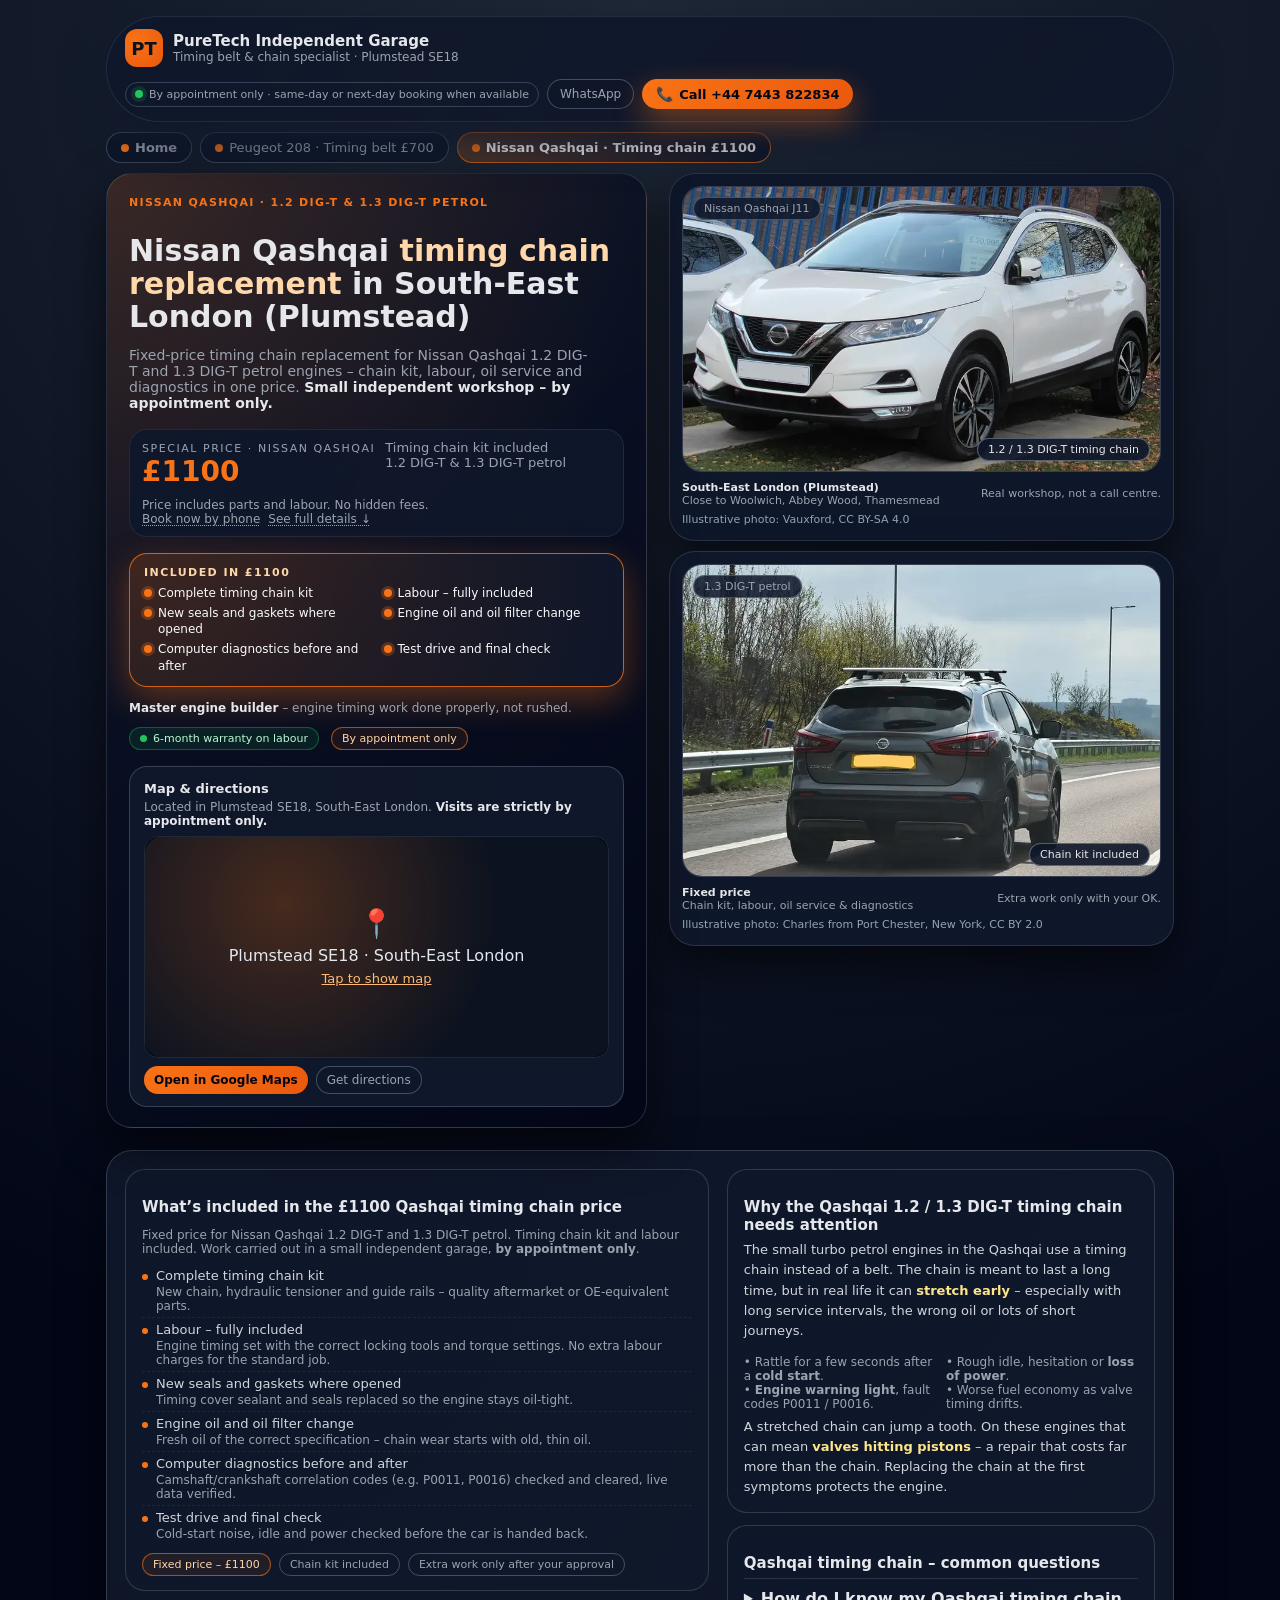
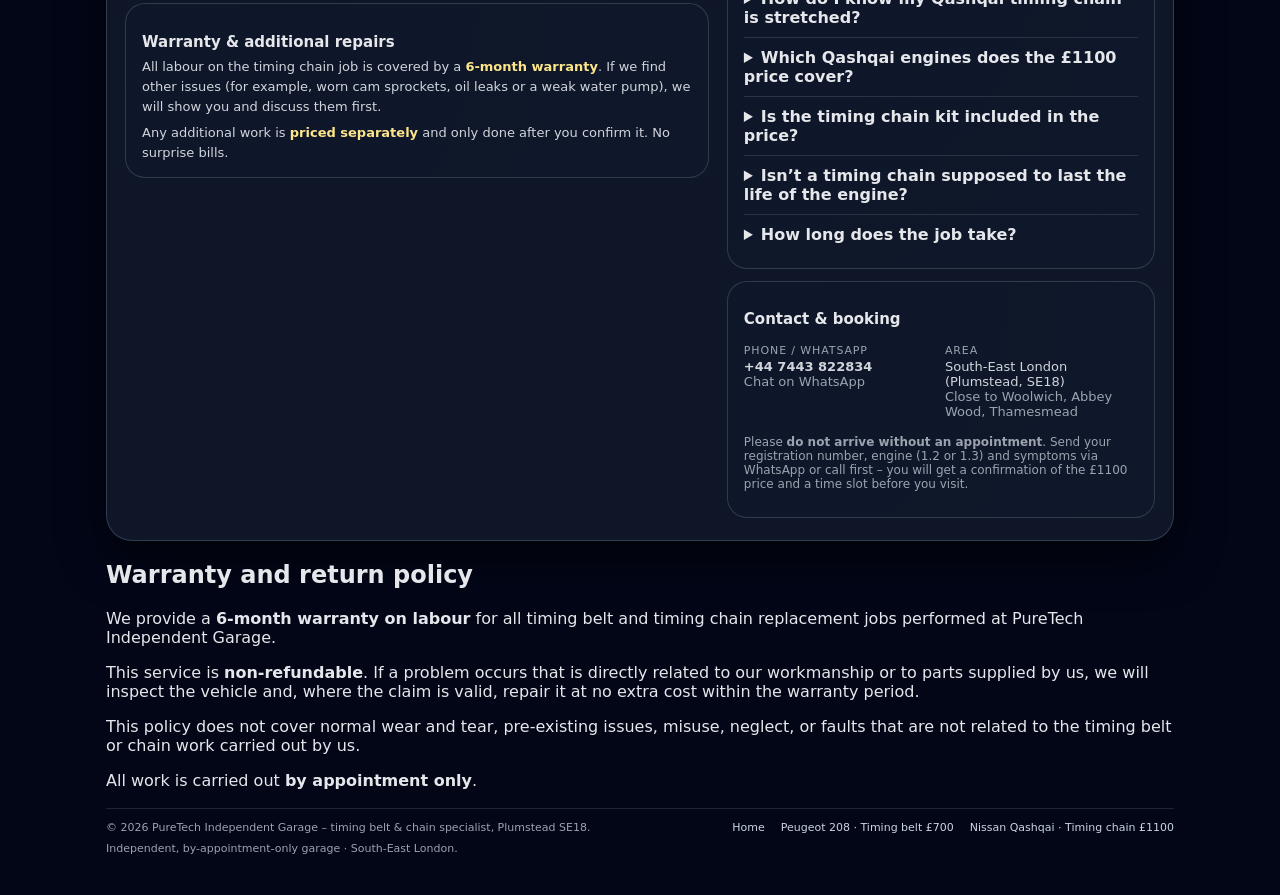
==== nissan-qashqai-timing-chain/index.html @ 5efe33c7 "Inline CSS, drop competing image preload Co-Authored-By: Claude Opus 5.5 <noreply@anthropic.com>" ====
<!DOCTYPE html>
<html lang="en">
<head>
  <meta charset="UTF-8">
  <!-- Google tag (gtag.js) -->
<script>
  window.dataLayer = window.dataLayer || [];
  function gtag(){dataLayer.push(arguments);}
  gtag('js', new Date());

  gtag('config', 'AW-17773105542');

  // Conversion only on phone / WhatsApp clicks (not on page view)
  document.addEventListener('click', function (e) {
    var a = e.target.closest && e.target.closest('a[href^="tel:"], a[href*="wa.me/"]');
    if (!a) return;
    gtag('event', 'conversion', {
      'send_to': 'AW-17773105542/rnKxCNnJycwbEIaj8JpC',
      'value': 1.0,
      'currency': 'GBP'
    });
  });
  // Load the Google tag library after the page has rendered (faster first paint)
  window.addEventListener('load', function () {
    setTimeout(function () {
      var s = document.createElement('script');
      s.async = true;
      s.src = 'https://www.googletagmanager.com/gtag/js?id=AW-17773105542';
      document.head.appendChild(s);
    }, 1500);
  });
</script>

  <title>Qashqai Timing Chain Replacement £1100 | Plumstead</title>
  <meta name="viewport" content="width=device-width, initial-scale=1.0">
  <meta name="google-site-verification" content="nZ12bT2FpVQL2WcB2jcQEPGG07lqzJ8wiZ8Dq6DLVIk" />
  <meta name="description" content="Nissan Qashqai 1.2 &amp; 1.3 DIG-T timing chain replacement, £1100 with chain kit, oil service and diagnostics. 6-month warranty. Plumstead SE18.">
  <link rel="canonical" href="https://timingbeltspecialist.co.uk/nissan-qashqai-timing-chain/">

  <meta property="og:title" content="Qashqai Timing Chain Replacement £1100 | Plumstead">
  <meta property="og:description" content="Nissan Qashqai 1.2 &amp; 1.3 DIG-T timing chain replacement, £1100 with chain kit, oil service and diagnostics. 6-month warranty. Plumstead SE18.">
  <meta property="og:type" content="website">
  <meta property="og:url" content="https://timingbeltspecialist.co.uk/nissan-qashqai-timing-chain/">
  <meta property="og:image" content="https://timingbeltspecialist.co.uk/images/nissan-qashqai-front.webp" width="800" height="476">

  <script type="application/ld+json">
{
  "@context": "https://schema.org",
  "@graph": [
    {
      "@type": "AutoRepair",
      "@id": "https://timingbeltspecialist.co.uk/#business",
      "name": "PureTech Independent Garage - Plumstead",
      "url": "https://timingbeltspecialist.co.uk/",
      "image": "https://timingbeltspecialist.co.uk/images/peugeot-208-front.jpg",
      "telephone": "+447443822834",
      "priceRange": "££",
      "address": {
        "@type": "PostalAddress",
        "addressLocality": "Plumstead",
        "addressRegion": "South-East London",
        "postalCode": "SE18",
        "addressCountry": "GB"
      },
      "areaServed": "South-East London, Plumstead, Woolwich, Abbey Wood, Thamesmead",
      "openingHoursSpecification": [
        {
          "@type": "OpeningHoursSpecification",
          "dayOfWeek": [
            "Monday",
            "Tuesday",
            "Wednesday",
            "Thursday",
            "Friday",
            "Saturday"
          ],
          "opens": "09:00",
          "closes": "18:00"
        }
      ]
    },
    {
      "@type": "Service",
      "name": "Nissan Qashqai 1.2 DIG-T & 1.3 DIG-T timing chain replacement",
      "serviceType": "Timing chain replacement",
      "provider": {
        "@id": "https://timingbeltspecialist.co.uk/#business"
      },
      "areaServed": "South-East London",
      "offers": {
        "@type": "Offer",
        "price": "1100.00",
        "priceCurrency": "GBP",
        "url": "https://timingbeltspecialist.co.uk/nissan-qashqai-timing-chain/"
      }
    },
    {
      "@type": "FAQPage",
      "mainEntity": [
        {
          "@type": "Question",
          "name": "How do I know my Qashqai timing chain is stretched?",
          "acceptedAnswer": {
            "@type": "Answer",
            "text": "Typical signs are a rattle for a few seconds after a cold start, an engine warning light, camshaft/crankshaft correlation fault codes (P0011, P0016), rough idle or loss of power. Send us your registration and symptoms on WhatsApp and we will advise."
          }
        },
        {
          "@type": "Question",
          "name": "Which Qashqai engines does the £1100 price cover?",
          "acceptedAnswer": {
            "@type": "Answer",
            "text": "Nissan Qashqai J11 with the 1.2 DIG-T petrol (2014–2018) and the 1.3 DIG-T petrol that replaced it (2018 onwards). Other Nissan 1.2 / 1.3 DIG-T models – ask us for a quote."
          }
        },
        {
          "@type": "Question",
          "name": "Is the timing chain kit included in the price?",
          "acceptedAnswer": {
            "@type": "Answer",
            "text": "Yes. £1100 includes the timing chain kit, labour, oil and filter, and diagnostics. If we find extra worn parts (for example, cam sprockets or a leaking water pump), we show you and quote before doing anything."
          }
        },
        {
          "@type": "Question",
          "name": "Isn’t a timing chain supposed to last the life of the engine?",
          "acceptedAnswer": {
            "@type": "Answer",
            "text": "In theory, yes. In practice, the chains on these small turbo petrol engines can stretch early, especially with long oil-change intervals and lots of short trips. Replacing a stretched chain early is far cheaper than repairing a damaged engine."
          }
        },
        {
          "@type": "Question",
          "name": "How long does the job take?",
          "acceptedAnswer": {
            "@type": "Answer",
            "text": "Usually one working day. The car must be booked in advance – we work by appointment only."
          }
        }
      ]
    }
  ]
}
  </script>

  <style>
:root {
--bg: #0f172a;
--bg-light: #111827;
--accent: #f97316;
--accent-soft: rgba(249, 115, 22, 0.1);
--text: #e5e7eb;
--muted: #9ca3af;
--card: #020617;
--border: #1f2937;
--radius: 10px;
--shadow: 0 18px 45px rgba(0, 0, 0, 0.6);
--max-width: 1100px;
}
* {
box-sizing: border-box;
}
body {
margin: 0;
font-family: system-ui, -apple-system, BlinkMacSystemFont, "Segoe UI", sans-serif;
background: radial-gradient(circle at top, #1f2937 0, #020617 55%);
color: var(--text);
-webkit-font-smoothing: antialiased;
}
a {
color: inherit;
text-decoration: none;
}
.page {
max-width: var(--max-width);
margin: 0 auto;
padding: 16px 16px 40px;
}
header {
display: flex;
flex-wrap: wrap;
align-items: center;
justify-content: space-between;
gap: 12px;
padding: 12px 18px;
margin-bottom: 8px;
background: linear-gradient(135deg, rgba(15,23,42,0.9), rgba(15,23,42,0.95));
border-radius: 999px;
border: 1px solid rgba(148,163,184,0.15);
box-shadow: 0 18px 45px rgba(15,23,42,0.9);
position: sticky;
top: 10px;
z-index: 20;
backdrop-filter: blur(18px);
}
.brand {
display: flex;
align-items: center;
gap: 10px;
}
.brand-logo {
width: 38px;
height: 38px;
border-radius: 12px;
background: radial-gradient(circle at 30% 30%, #f97316, #ea580c);
display: flex;
align-items: center;
justify-content: center;
font-weight: 800;
font-size: 18px;
color: #0b1120;
box-shadow: 0 0 0 2px rgba(15,23,42,0.8);
}
.brand-text {
line-height: 1.2;
}
.brand-name {
font-weight: 700;
font-size: 15px;
}
.brand-sub {
font-size: 12px;
color: var(--muted);
}
.header-cta {
display: flex;
align-items: center;
gap: 8px;
flex-wrap: wrap;
}
.pill {
padding: 5px 9px;
border-radius: 999px;
border: 1px solid rgba(148,163,184,0.3);
font-size: 11px;
color: var(--muted);
display: inline-flex;
align-items: center;
gap: 6px;
}
.pill-dot {
width: 8px;
height: 8px;
border-radius: 50%;
background: #22c55e;
box-shadow: 0 0 0 4px rgba(34,197,94,0.15);
}
.btn-primary {
display: inline-flex;
align-items: center;
justify-content: center;
gap: 6px;
padding: 7px 14px;
border-radius: 999px;
border: none;
font-weight: 600;
font-size: 13px;
background: linear-gradient(135deg, #f97316, #ea580c);
color: #020617;
cursor: pointer;
box-shadow: 0 12px 30px rgba(249,115,22,0.45);
white-space: nowrap;
}
.btn-primary span.icon {
font-size: 14px;
}
.btn-ghost {
border-radius: 999px;
border: 1px solid rgba(148,163,184,0.4);
padding: 7px 12px;
font-size: 12px;
background: rgba(15,23,42,0.9);
color: var(--muted);
display: inline-flex;
align-items: center;
gap: 6px;
cursor: pointer;
}
.btn-small {
padding: 6px 10px;
font-size: 12px;
box-shadow: none;
}
.model-nav {
margin-top: 10px;
margin-bottom: 10px;
display: flex;
flex-wrap: wrap;
gap: 8px;
}
.model-link {
padding: 7px 14px;
border-radius: 999px;
border: 1px solid rgba(148,163,184,0.35);
background: rgba(15,23,42,0.9);
font-size: 13px;
color: var(--muted);
display: inline-flex;
align-items: center;
gap: 6px;
}
.model-link.active {
border-color: rgba(249,115,22,0.7);
background: radial-gradient(circle at top left, rgba(249,115,22,0.25), rgba(15,23,42,1));
color: #f9fafb;
font-weight: 600;
}
.model-link .dot {
width: 8px;
height: 8px;
border-radius: 50%;
background: #f97316;
}
.model-link.disabled {
opacity: 0.6;
cursor: default;
pointer-events: none;
}
.model-link.disabled span.dot {
background: #6b7280;
}
.hero {
display: grid;
grid-template-columns: minmax(0, 3fr) minmax(0, 2.8fr);
gap: 22px;
margin-top: 10px;
margin-bottom: 22px;
}
.hero-main {
background: radial-gradient(circle at top left, rgba(249,115,22,0.18), transparent 50%),
linear-gradient(145deg, rgba(15,23,42,0.95), #020617);
border-radius: 26px;
padding: 22px 22px 20px;
border: 1px solid rgba(148,163,184,0.22);
box-shadow: var(--shadow);
position: relative;
overflow: hidden;
}
.hero-kicker {
font-size: 11px;
letter-spacing: 0.12em;
text-transform: uppercase;
color: #f97316;
font-weight: 600;
margin-bottom: 6px;
}
.hero-title {
font-size: clamp(24px, 3vw, 30px);
font-weight: 750;
line-height: 1.1;
margin-bottom: 10px;
}
.hero-title span.accent {
color: #fed7aa;
}
.hero-subtitle {
font-size: 14px;
color: var(--muted);
max-width: 460px;
}
.hero-subtitle strong {
color: #e5e7eb;
font-weight: 600;
}
.hero-price-card {
margin-top: 18px;
padding: 10px 12px;
border-radius: 18px;
background: radial-gradient(circle at top left, rgba(15,23,42,1), rgba(15,23,42,0.9));
border: 1px solid rgba(248,250,252,0.08);
display: flex;
flex-wrap: wrap;
align-items: center;
justify-content: space-between;
gap: 10px;
}
.hero-price-main {
display: flex;
align-items: baseline;
gap: 10px;
}
.price-label {
font-size: 11px;
text-transform: uppercase;
letter-spacing: 0.14em;
color: var(--muted);
}
.price-value {
font-size: 28px;
font-weight: 800;
color: #f97316;
}
.price-suffix {
font-size: 13px;
color: var(--muted);
}
.price-note {
font-size: 12px;
color: var(--muted);
}
.hero-links {
display: flex;
align-items: center;
gap: 8px;
flex-wrap: wrap;
}
.hero-links a {
font-size: 12px;
color: var(--muted);
text-decoration: underline;
text-decoration-style: dotted;
text-underline-offset: 2px;
}
.hero-included {
margin-top: 16px;
padding: 12px 14px;
border-radius: 18px;
background: radial-gradient(circle at top left, rgba(249,115,22,0.18), rgba(15,23,42,0.98));
border: 1px solid rgba(249,115,22,0.8);
box-shadow: 0 12px 35px rgba(249,115,22,0.35);
}
.hero-included-title {
font-size: 11px;
text-transform: uppercase;
letter-spacing: 0.13em;
color: #fed7aa;
margin-bottom: 6px;
font-weight: 600;
}
.hero-included-list {
list-style: none;
margin: 0;
padding: 0;
display: grid;
grid-template-columns: repeat(2, minmax(0, 1fr));
gap: 4px 14px;
font-size: 12px;
}
.hero-included-item {
display: flex;
align-items: flex-start;
gap: 6px;
color: #f9fafb;
}
.hero-dot {
width: 8px;
height: 8px;
border-radius: 50%;
margin-top: 4px;
background: #f97316;
box-shadow: 0 0 0 3px rgba(249,115,22,0.25);
flex-shrink: 0;
}
.hero-included-item span.text {
line-height: 1.35;
}
.hero-included-item span.text small {
display: block;
color: #e5e7eb;
opacity: 0.8;
font-size: 11px;
}
.hero-tagline {
margin-top: 14px;
font-size: 12px;
color: var(--muted);
display: flex;
flex-wrap: wrap;
gap: 12px;
align-items: center;
}
.hero-tagline strong {
color: #e5e7eb;
font-weight: 600;
}
.hero-badge {
padding: 4px 10px;
border-radius: 999px;
background: rgba(22,163,74,0.12);
border: 1px solid rgba(34,197,94,0.35);
font-size: 11px;
color: #bbf7d0;
display: inline-flex;
align-items: center;
gap: 6px;
}
.hero-badge-dot {
width: 7px;
height: 7px;
border-radius: 50%;
background: #22c55e;
}
.hero-badge-secondary {
padding: 4px 10px;
border-radius: 999px;
border: 1px solid rgba(249,115,22,0.6);
font-size: 11px;
color: #fed7aa;
background: rgba(249,115,22,0.08);
display: inline-flex;
align-items: center;
gap: 6px;
}
.hero-side {
display: flex;
flex-direction: column;
gap: 10px;
}
.car-card {
background: radial-gradient(circle at top, rgba(15,23,42,1), rgba(15,23,42,0.96));
border-radius: 26px;
padding: 12px 12px 14px;
border: 1px solid rgba(148,163,184,0.2);
box-shadow: var(--shadow);
overflow: hidden;
}
.car-image-wrap {
position: relative;
border-radius: 20px;
overflow: hidden;
background: #020617;
border: 1px solid rgba(148,163,184,0.35);
}
.car-image-wrap img {
display: block;
width: 100%;
height: auto;
object-fit: cover;
}
.car-tag {
position: absolute;
top: 10px;
left: 10px;
padding: 4px 10px;
border-radius: 999px;
background: rgba(15,23,42,0.85);
border: 1px solid rgba(148,163,184,0.4);
font-size: 11px;
color: var(--muted);
}
.car-engine-tag {
position: absolute;
bottom: 10px;
right: 10px;
padding: 4px 10px;
border-radius: 999px;
background: rgba(15,23,42,0.9);
border: 1px solid rgba(148,163,184,0.5);
font-size: 11px;
color: #e5e7eb;
}
.car-caption {
margin-top: 9px;
font-size: 11px;
color: var(--muted);
display: flex;
justify-content: space-between;
gap: 6px;
align-items: center;
}
.car-caption strong {
color: #e5e7eb;
}
.map-card {
margin-top: 16px;
padding: 14px 14px 12px;
border-radius: 18px;
background: radial-gradient(circle at top, rgba(15,23,42,0.98), rgba(15,23,42,1));
border: 1px solid rgba(148,163,184,0.3);
}
.map-title {
font-size: 13px;
font-weight: 650;
margin: 0 0 4px;
}
.map-sub {
font-size: 12px;
color: var(--muted);
margin: 0 0 8px;
}
.map-sub strong {
color: #e5e7eb;
}
.map-frame-wrap {
border-radius: 14px;
overflow: hidden;
border: 1px solid rgba(31,41,55,1);
background: #020617;
}
.map-frame {
width: 100%;
height: 220px;
border: 0;
}
.map-buttons {
display: flex;
flex-wrap: wrap;
gap: 8px;
margin-top: 8px;
}
.tabs {
margin-top: 16px;
background: rgba(15,23,42,0.96);
border-radius: 26px;
border: 1px solid rgba(148,163,184,0.28);
box-shadow: var(--shadow);
overflow: hidden;
}
.tab-content {
padding: 18px 18px 22px;
}
.tab-grid {
display: grid;
grid-template-columns: minmax(0, 3fr) minmax(0, 2.2fr);
gap: 18px;
}
.card {
background: radial-gradient(circle at top left, rgba(15,23,42,0.95), rgba(15,23,42,1));
border-radius: 20px;
border: 1px solid rgba(148,163,184,0.25);
padding: 16px 16px 14px;
}
.card + .card {
margin-top: 12px;
}
.card-title {
font-size: 15px;
font-weight: 650;
margin-bottom: 6px;
}
.card-sub {
font-size: 12px;
color: var(--muted);
margin-bottom: 8px;
}
.list {
list-style: none;
margin: 0;
padding: 0;
font-size: 13px;
}
.list li {
display: flex;
align-items: flex-start;
gap: 8px;
padding: 4px 0;
border-bottom: 1px dashed rgba(31,41,55,0.9);
}
.list li:last-child {
border-bottom: none;
}
.list-bullet {
width: 6px;
height: 6px;
border-radius: 50%;
background: #f97316;
margin-top: 6px;
flex-shrink: 0;
}
.list-text {
color: #d1d5db;
}
.list-text span.muted {
color: var(--muted);
font-size: 12px;
display: block;
margin-top: 2px;
}
.badge-row {
display: flex;
flex-wrap: wrap;
gap: 8px;
margin-top: 8px;
}
.badge {
padding: 4px 10px;
border-radius: 999px;
border: 1px solid rgba(148,163,184,0.4);
font-size: 11px;
color: var(--muted);
}
.badge.accent {
border-color: rgba(249,115,22,0.6);
color: #fed7aa;
background: rgba(249,115,22,0.08);
}
.muted {
color: var(--muted);
}
.para {
font-size: 13px;
color: #d1d5db;
line-height: 1.55;
margin: 6px 0 0;
}
.para strong {
color: #fde68a;
}
.two-col {
display: grid;
grid-template-columns: repeat(2, minmax(0, 1fr));
gap: 10px;
margin-top: 8px;
}
.note {
font-size: 12px;
color: var(--muted);
margin-top: 6px;
}
.contact-card {
display: flex;
flex-direction: column;
gap: 10px;
}
.contact-row {
display: flex;
flex-wrap: wrap;
gap: 8px;
}
.contact-item {
flex: 1 1 120px;
font-size: 13px;
color: #d1d5db;
}
.contact-item span.label {
display: block;
font-size: 11px;
text-transform: uppercase;
letter-spacing: 0.08em;
color: var(--muted);
margin-bottom: 2px;
}
.engine-gallery {
display: grid;
grid-template-columns: repeat(auto-fit, minmax(160px, 1fr));
gap: 10px;
margin-top: 8px;
}
.engine-gallery img {
width: 100%;
display: block;
border-radius: 12px;
border: 1px solid rgba(148,163,184,0.35);
}
footer {
margin-top: 18px;
padding-top: 12px;
border-top: 1px solid rgba(31,41,55,0.9);
font-size: 11px;
color: var(--muted);
display: flex;
flex-wrap: wrap;
justify-content: space-between;
gap: 8px;
}
@media (max-width: 900px) {
header {
border-radius: 18px;
}
.hero {
grid-template-columns: minmax(0, 1fr);
}
.hero-main {
order: 1;
}
.hero-side {
order: 2;
}
.tab-grid {
grid-template-columns: minmax(0, 1fr);
}
.hero-included-list {
grid-template-columns: minmax(0,1fr);
}
}
@media (max-width: 640px) {
.page {
padding: 10px 10px 24px;
}
header {
padding: 10px 12px;
}
.hero-title {
font-size: 22px;
}
.hero-price-card {
align-items: flex-start;
}
.brand-name {
font-size: 14px;
}
.brand-logo {
width: 32px;
height: 32px;
border-radius: 10px;
font-size: 16px;
}
.map-frame {
height: 200px;
}
}
.model-link.home { font-weight: 600; }
.offer-grid { display: grid; grid-template-columns: repeat(auto-fit, minmax(280px, 1fr)); gap: 18px; margin: 18px 0 8px; }
.offer-card { display: flex; flex-direction: column; border-radius: 22px; overflow: hidden; background: rgba(15,23,42,.92);
border: 1px solid rgba(148,163,184,.35); text-decoration: none; color: inherit; transition: transform .15s, border-color .15s; }
.offer-card:hover { transform: translateY(-2px); border-color: #f97316; }
.offer-card img { width: 100%; aspect-ratio: 16/10; object-fit: cover; display: block; }
.offer-body { padding: 16px 18px 18px; display: flex; flex-direction: column; gap: 8px; flex: 1; }
.offer-kicker { font-size: 12px; letter-spacing: .08em; text-transform: uppercase; color: #fdba74; }
.offer-title { font-size: 20px; font-weight: 700; line-height: 1.25; margin: 0; }
.offer-text { font-size: 14px; color: #cbd5e1; margin: 0; }
.offer-price { font-size: 30px; font-weight: 800; color: #f97316; margin-top: auto; }
.offer-cta { font-size: 14px; color: #fdba74; }
.credit { font-size: 11px; color: #94a3b8; margin-top: 6px; }
.credit a { color: #94a3b8; }
.faq details { border-top: 1px solid rgba(148,163,184,.2); padding: 10px 0; }
.faq summary { cursor: pointer; font-weight: 600; }
.faq p { margin: 8px 0 0; color: #cbd5e1; font-size: 14px; }
.footer-links { display: flex; flex-wrap: wrap; gap: 6px 16px; }
.footer-links a { color: #cbd5e1; }
.sticky-call { display: none; }
@media (max-width: 720px) {
.sticky-call { display: flex; position: fixed; left: 12px; right: 12px; bottom: 12px; z-index: 50; gap: 10px; }
.sticky-call a { flex: 1; text-align: center; justify-content: center; }
.sticky-call .btn-ghost { background: #0f172a; }
body { padding-bottom: 72px; }
}
.map-load { width: 100%; height: 220px; border: 0; border-radius: 16px; cursor: pointer; color: #e2e8f0; font: inherit;
display: flex; flex-direction: column; align-items: center; justify-content: center; gap: 6px;
background: radial-gradient(circle at 30% 30%, rgba(249,115,22,.25), transparent 60%), #0b1220; }
.map-load-pin { font-size: 28px; }
.map-load-cta { font-size: 13px; color: #fdba74; text-decoration: underline; }
img { height: auto; }
  </style>
</head>
<body>
  <div class="page">
    <header>
      <a class="brand" href="/" style="text-decoration:none;color:inherit">
        <div class="brand-logo">PT</div>
        <div class="brand-text">
          <div class="brand-name">PureTech Independent Garage</div>
          <div class="brand-sub">Timing belt &amp; chain specialist · Plumstead SE18</div>
        </div>
      </a>
      <div class="header-cta">
        <div class="pill">
          <span class="pill-dot"></span>
          <span>By appointment only · same-day or next-day booking when available</span>
        </div>
        <a class="btn-ghost" href="https://wa.me/447443822834" target="_blank" rel="noopener">
          <span>WhatsApp</span>
        </a>
        <a class="btn-primary" href="tel:+447443822834">
          <span class="icon">📞</span>
          <span>Call +44 7443 822834</span>
        </a>
      </div>
    </header>

    <nav class="model-nav">
      <a class="model-link home" href="/">
        <span class="dot"></span>
        <span>Home</span>
      </a>
      <a class="model-link" href="/peugeot-208-timing-belt/">
        <span class="dot"></span>
        <span>Peugeot 208 · Timing belt £700</span>
      </a>
      <a class="model-link active" href="/nissan-qashqai-timing-chain/">
        <span class="dot"></span>
        <span>Nissan Qashqai · Timing chain £1100</span>
      </a>
    </nav>

    <section class="hero">
      <div class="hero-main">
        <div class="hero-kicker">Nissan Qashqai · 1.2 DIG-T &amp; 1.3 DIG-T petrol</div>
        <h1 class="hero-title">
          Nissan Qashqai <span class="accent">timing chain replacement</span>
          in South-East London (Plumstead)
        </h1>
        <p class="hero-subtitle">
          Fixed-price timing chain replacement for Nissan Qashqai 1.2 DIG-T and 1.3 DIG-T petrol engines – chain kit, labour,
          oil service and diagnostics in one price. <strong>Small independent workshop – by appointment only.</strong>
        </p>

        <div class="hero-price-card" id="nissan-qashqai-timing-chain">
          <div class="hero-price-main">
            <div>
              <div class="price-label">Special price · Nissan Qashqai</div>
              <div class="price-value">£1100</div>
            </div>
            <div class="price-suffix">Timing chain kit included<br>1.2 DIG-T &amp; 1.3 DIG-T petrol</div>
          </div>
          <div>
            <div class="price-note">Price includes parts and labour. No hidden fees.</div>
            <div class="hero-links">
              <a href="tel:+447443822834">Book now by phone</a>
              <a href="#qashqai-details">See full details ↓</a>
            </div>
          </div>
        </div>

        <div class="hero-included">
          <div class="hero-included-title">Included in £1100</div>
          <ul class="hero-included-list">
            <li class="hero-included-item">
              <span class="hero-dot"></span>
              <span class="text">Complete timing chain kit</span>
            </li>
            <li class="hero-included-item">
              <span class="hero-dot"></span>
              <span class="text">Labour – fully included</span>
            </li>
            <li class="hero-included-item">
              <span class="hero-dot"></span>
              <span class="text">New seals and gaskets where opened</span>
            </li>
            <li class="hero-included-item">
              <span class="hero-dot"></span>
              <span class="text">Engine oil and oil filter change</span>
            </li>
            <li class="hero-included-item">
              <span class="hero-dot"></span>
              <span class="text">Computer diagnostics before and after</span>
            </li>
            <li class="hero-included-item">
              <span class="hero-dot"></span>
              <span class="text">Test drive and final check</span>
            </li>
          </ul>
        </div>

        <div class="hero-tagline">
          <span><strong>Master engine builder</strong> – engine timing work done properly, not rushed.</span>
          <span class="hero-badge">
            <span class="hero-badge-dot"></span>
            6-month warranty on labour
          </span>
          <span class="hero-badge-secondary">
            By appointment only
          </span>
        </div>

        <!-- MAP & DIRECTIONS BLOCK -->
        <div class="map-card">
          <h2 class="map-title">Map &amp; directions</h2>
          <p class="map-sub">
            Located in Plumstead SE18, South-East London. <strong>Visits are strictly by appointment only.</strong>
          </p>
          <div class="map-frame-wrap">
            <button type="button" class="map-load" data-src="https://www.google.com/maps/embed?pb=!1m10!1m8!1m3!1d261.1613810232722!2d0.07753754117992326!3d51.48386017857046!3m2!1i1024!2i768!4f13.1!5e0!3m2!1suk!2suk!4v1764617768667!5m2!1suk!2suk">
              <span class="map-load-pin">📍</span>
              <span>Plumstead SE18 · South-East London</span>
              <span class="map-load-cta">Tap to show map</span>
            </button>
          </div>
          <div class="map-buttons">
            <a class="btn-primary btn-small"
               href="https://maps.app.goo.gl/oVn5XdTLvBCYDaq47"
               target="_blank" rel="noopener">
              Open in Google Maps
            </a>
            <a class="btn-ghost btn-small"
               href="https://maps.app.goo.gl/oVn5XdTLvBCYDaq47"
               target="_blank" rel="noopener">
              Get directions
            </a>
          </div>
        </div>
      </div>

      <aside class="hero-side">
        <div class="car-card">
          <div class="car-image-wrap">
            <img src="/images/nissan-qashqai-front.webp" width="800" height="476"
                 alt="Nissan Qashqai J11 – timing chain replacement in Plumstead, South-East London">
            <div class="car-tag">Nissan Qashqai J11</div>
            <div class="car-engine-tag">1.2 / 1.3 DIG-T timing chain</div>
          </div>
          <div class="car-caption">
            <span><strong>South-East London (Plumstead)</strong><br><span class="muted">Close to Woolwich, Abbey Wood, Thamesmead</span></span>
            <span class="muted">Real workshop, not a call centre.</span>
          </div>
          <div class="credit">Illustrative photo: <a href="https://commons.wikimedia.org/wiki/File:2017_Nissan_Qashqai_N-Connecta_DCi_1.5_facelift_Front.jpg" target="_blank" rel="noopener">Vauxford</a>, <a href="https://creativecommons.org/licenses/by-sa/4.0/" target="_blank" rel="noopener">CC BY-SA 4.0</a></div>
        </div>
        <div class="car-card">
          <div class="car-image-wrap">
            <img loading="lazy" src="/images/nissan-qashqai-13-digt-rear.webp" width="800" height="522"
                 alt="Nissan Qashqai 1.3 DIG-T petrol">
            <div class="car-tag">1.3 DIG-T petrol</div>
            <div class="car-engine-tag">Chain kit included</div>
          </div>
          <div class="car-caption">
            <span><strong>Fixed price</strong><br><span class="muted">Chain kit, labour, oil service &amp; diagnostics</span></span>
            <span class="muted">Extra work only with your OK.</span>
          </div>
          <div class="credit">Illustrative photo: <a href="https://commons.wikimedia.org/wiki/File:Nissan_Qashqai_1.3_DIG-T_(2019)_(52173652625).jpg" target="_blank" rel="noopener">Charles from Port Chester, New York</a>, <a href="https://creativecommons.org/licenses/by/2.0/" target="_blank" rel="noopener">CC BY 2.0</a></div>
        </div>
      </aside>
    </section>

    <section class="tabs">
      <div class="tab-body">
        <div class="tab-content">
          <div class="tab-grid" id="qashqai-details">
            <div>
              <article class="card">
                <h2 class="card-title">What’s included in the £1100 Qashqai timing chain price</h2>
                <p class="card-sub">
                  Fixed price for Nissan Qashqai 1.2 DIG-T and 1.3 DIG-T petrol. Timing chain kit and labour included. Work carried out
                  in a small independent garage, <strong>by appointment only</strong>.
                </p>
                <ul class="list">
                  <li>
                    <div class="list-bullet"></div>
                    <div class="list-text">
                      Complete timing chain kit
                      <span class="muted">New chain, hydraulic tensioner and guide rails – quality aftermarket or OE-equivalent parts.</span>
                    </div>
                  </li>
                  <li>
                    <div class="list-bullet"></div>
                    <div class="list-text">
                      Labour – fully included
                      <span class="muted">Engine timing set with the correct locking tools and torque settings. No extra labour charges for the standard job.</span>
                    </div>
                  </li>
                  <li>
                    <div class="list-bullet"></div>
                    <div class="list-text">
                      New seals and gaskets where opened
                      <span class="muted">Timing cover sealant and seals replaced so the engine stays oil-tight.</span>
                    </div>
                  </li>
                  <li>
                    <div class="list-bullet"></div>
                    <div class="list-text">
                      Engine oil and oil filter change
                      <span class="muted">Fresh oil of the correct specification – chain wear starts with old, thin oil.</span>
                    </div>
                  </li>
                  <li>
                    <div class="list-bullet"></div>
                    <div class="list-text">
                      Computer diagnostics before and after
                      <span class="muted">Camshaft/crankshaft correlation codes (e.g. P0011, P0016) checked and cleared, live data verified.</span>
                    </div>
                  </li>
                  <li>
                    <div class="list-bullet"></div>
                    <div class="list-text">
                      Test drive and final check
                      <span class="muted">Cold-start noise, idle and power checked before the car is handed back.</span>
                    </div>
                  </li>
                </ul>
                <div class="badge-row">
                  <div class="badge accent">Fixed price – £1100</div>
                  <div class="badge">Chain kit included</div>
                  <div class="badge">Extra work only after your approval</div>
                </div>
              </article>

              <article class="card">
                <h2 class="card-title">Warranty &amp; additional repairs</h2>
                <p class="para">
                  All labour on the timing chain job is covered by a <strong>6-month warranty</strong>.
                  If we find other issues (for example, worn cam sprockets, oil leaks or a weak water pump), we will show you and discuss them first.
                </p>
                <p class="para">
                  Any additional work is <strong>priced separately</strong> and only done after you confirm it. No surprise bills.
                </p>
              </article>
            </div>

            <div>
              <article class="card">
                <h2 class="card-title">Why the Qashqai 1.2 / 1.3 DIG-T timing chain needs attention</h2>
                <p class="para">
                  The small turbo petrol engines in the Qashqai use a timing chain instead of a belt. The chain is meant to last a long time,
                  but in real life it can <strong>stretch early</strong> – especially with long service intervals, the wrong oil or lots of short journeys.
                </p>
                <div class="two-col">
                  <div class="note">
                    • Rattle for a few seconds after a <strong>cold start</strong>.<br>
                    • <strong>Engine warning light</strong>, fault codes P0011 / P0016.
                  </div>
                  <div class="note">
                    • Rough idle, hesitation or <strong>loss of power</strong>.<br>
                    • Worse fuel economy as valve timing drifts.
                  </div>
                </div>
                <p class="para">
                  A stretched chain can jump a tooth. On these engines that can mean <strong>valves hitting pistons</strong> – a repair that costs far more than the chain.
                  Replacing the chain at the first symptoms protects the engine.
                </p>
              </article>

              <article class="card faq">
                <h2 class="card-title">Qashqai timing chain – common questions</h2>
                  <details>
                    <summary>How do I know my Qashqai timing chain is stretched?</summary>
                    <p>Typical signs are a rattle for a few seconds after a cold start, an engine warning light, camshaft/crankshaft correlation fault codes (P0011, P0016), rough idle or loss of power. Send us your registration and symptoms on WhatsApp and we will advise.</p>
                  </details>
                  <details>
                    <summary>Which Qashqai engines does the £1100 price cover?</summary>
                    <p>Nissan Qashqai J11 with the 1.2 DIG-T petrol (2014–2018) and the 1.3 DIG-T petrol that replaced it (2018 onwards). Other Nissan 1.2 / 1.3 DIG-T models – ask us for a quote.</p>
                  </details>
                  <details>
                    <summary>Is the timing chain kit included in the price?</summary>
                    <p>Yes. £1100 includes the timing chain kit, labour, oil and filter, and diagnostics. If we find extra worn parts (for example, cam sprockets or a leaking water pump), we show you and quote before doing anything.</p>
                  </details>
                  <details>
                    <summary>Isn’t a timing chain supposed to last the life of the engine?</summary>
                    <p>In theory, yes. In practice, the chains on these small turbo petrol engines can stretch early, especially with long oil-change intervals and lots of short trips. Replacing a stretched chain early is far cheaper than repairing a damaged engine.</p>
                  </details>
                  <details>
                    <summary>How long does the job take?</summary>
                    <p>Usually one working day. The car must be booked in advance – we work by appointment only.</p>
                  </details>
              </article>

              <article class="card contact-card">
                <h2 class="card-title">Contact &amp; booking</h2>
                <div class="contact-row">
                  <div class="contact-item">
                    <span class="label">Phone / WhatsApp</span>
                    <a href="tel:+447443822834"><strong>+44 7443 822834</strong></a><br>
                    <a href="https://wa.me/447443822834" target="_blank" rel="noopener" class="muted">Chat on WhatsApp</a>
                  </div>
                  <div class="contact-item">
                    <span class="label">Area</span>
                    South-East London (Plumstead, SE18)<br>
                    <span class="muted">Close to Woolwich, Abbey Wood, Thamesmead</span>
                  </div>
                </div>
                <p class="note">
                  Please <strong>do not arrive without an appointment</strong>.
                  Send your registration number, engine (1.2 or 1.3) and symptoms via WhatsApp or call first – you will get a confirmation of the £1100 price and a time slot before you visit.
                </p>
              </article>
            </div>
          </div>
        </div>
      </div>
    </section>
    <section id="returns-policy" class="content-card">
     <h2>Warranty and return policy</h2>
     <p>
       We provide a <strong>6-month warranty on labour</strong> for all timing belt and
       timing chain replacement jobs performed at PureTech Independent Garage.
     </p>
     <p>
       This service is <strong>non-refundable</strong>. If a problem occurs that is
       directly related to our workmanship or to parts supplied by us, we will
       inspect the vehicle and, where the claim is valid, repair it at no extra
       cost within the warranty period.
     </p>
     <p>
       This policy does not cover normal wear and tear, pre-existing issues,
       misuse, neglect, or faults that are not related to the timing belt or chain work
       carried out by us.
     </p>
     <p>
       All work is carried out <strong>by appointment only</strong>.
     </p>
    </section>

    <footer>
      <div>© <span id="year"></span> PureTech Independent Garage – timing belt &amp; chain specialist, Plumstead SE18.</div>
      <div class="footer-links"><a href="/">Home</a> <a href="/peugeot-208-timing-belt/">Peugeot 208 · Timing belt £700</a> <a href="/nissan-qashqai-timing-chain/">Nissan Qashqai · Timing chain £1100</a></div>
      <div>Independent, by-appointment-only garage · South-East London.</div>
    </footer>
  </div>

  <div class="sticky-call">
    <a class="btn-primary" href="tel:+447443822834">📞 Call</a>
    <a class="btn-ghost" href="https://wa.me/447443822834" target="_blank" rel="noopener">WhatsApp</a>
  </div>

  <script>
    document.getElementById('year').textContent = new Date().getFullYear();
  </script>
  <script>
    document.querySelectorAll('.map-load').forEach(function (b) {
      b.addEventListener('click', function () {
        var f = document.createElement('iframe');
        f.className = 'map-frame';
        f.src = b.dataset.src;
        f.title = 'Map – Plumstead SE18, South-East London';
        f.loading = 'lazy';
        f.referrerPolicy = 'no-referrer-when-downgrade';
        f.allowFullscreen = true;
        b.replaceWith(f);
      });
    });
  </script>
</body>
</html>
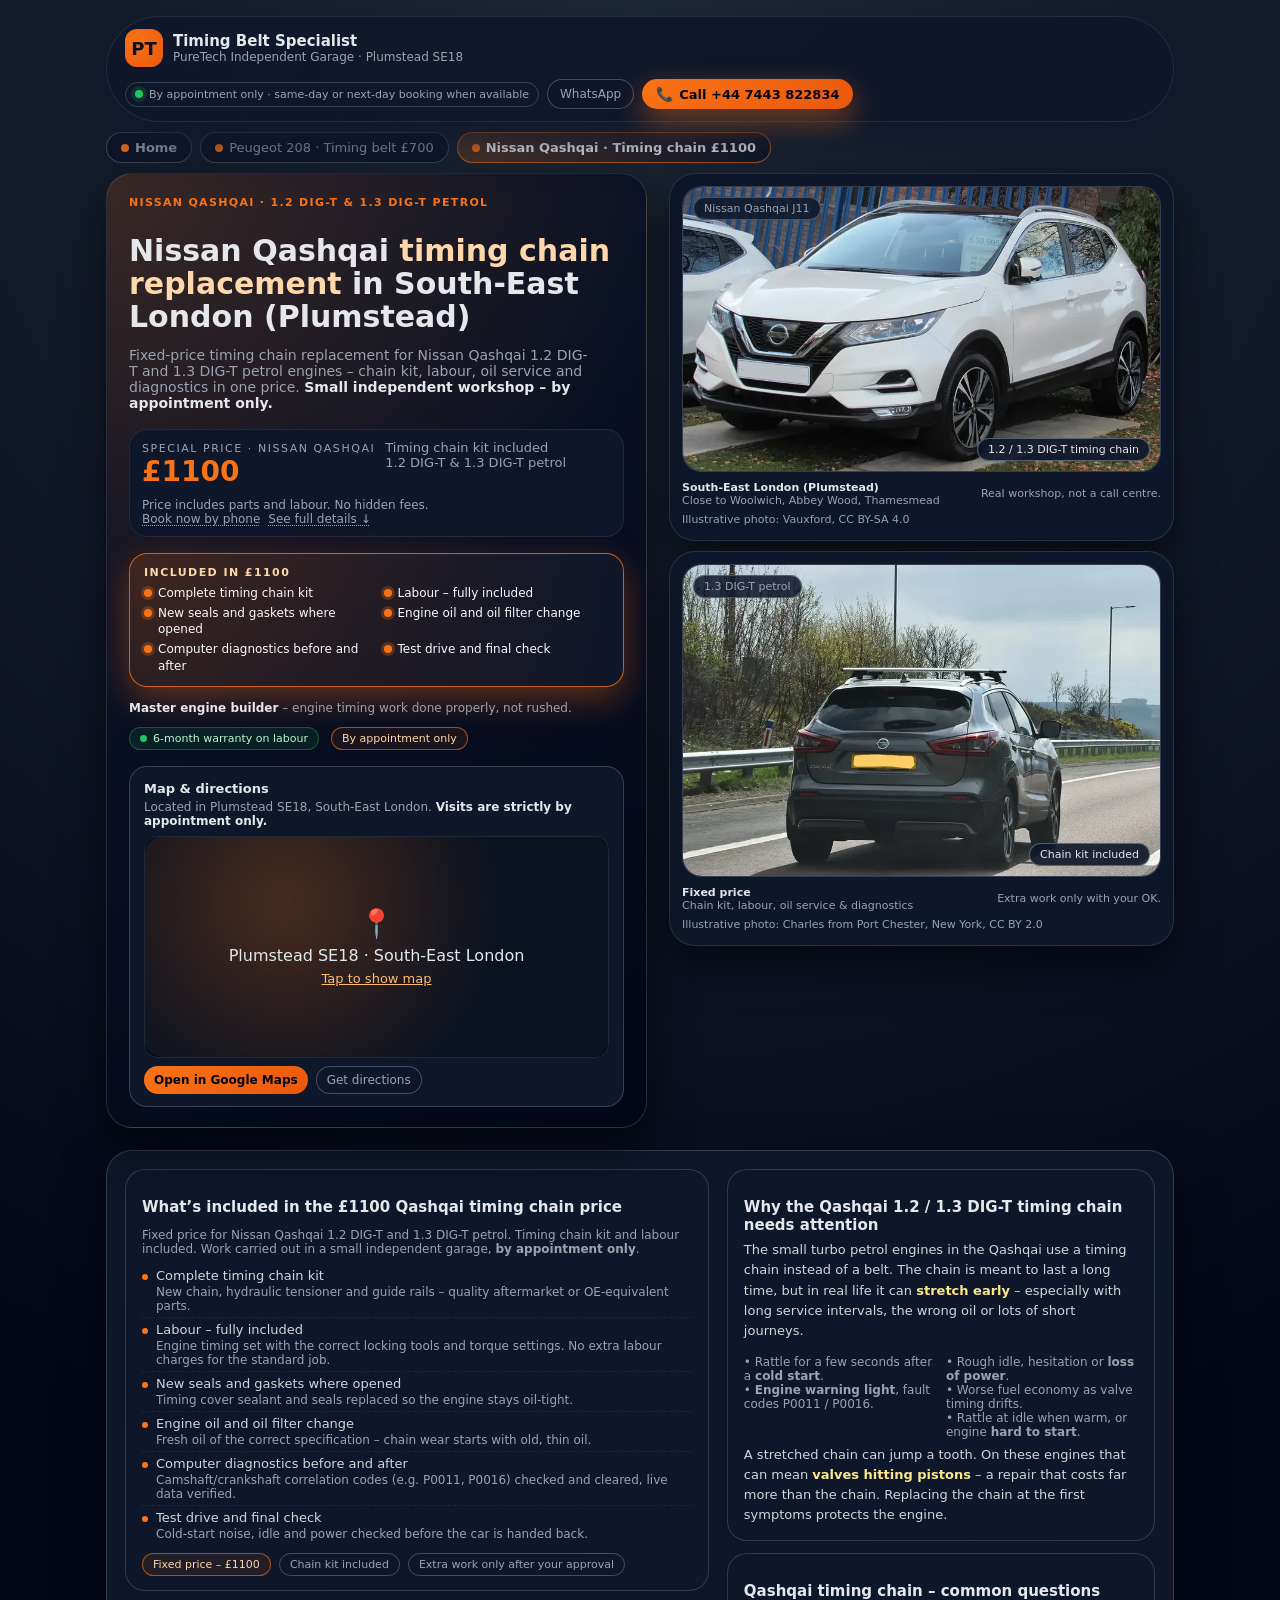
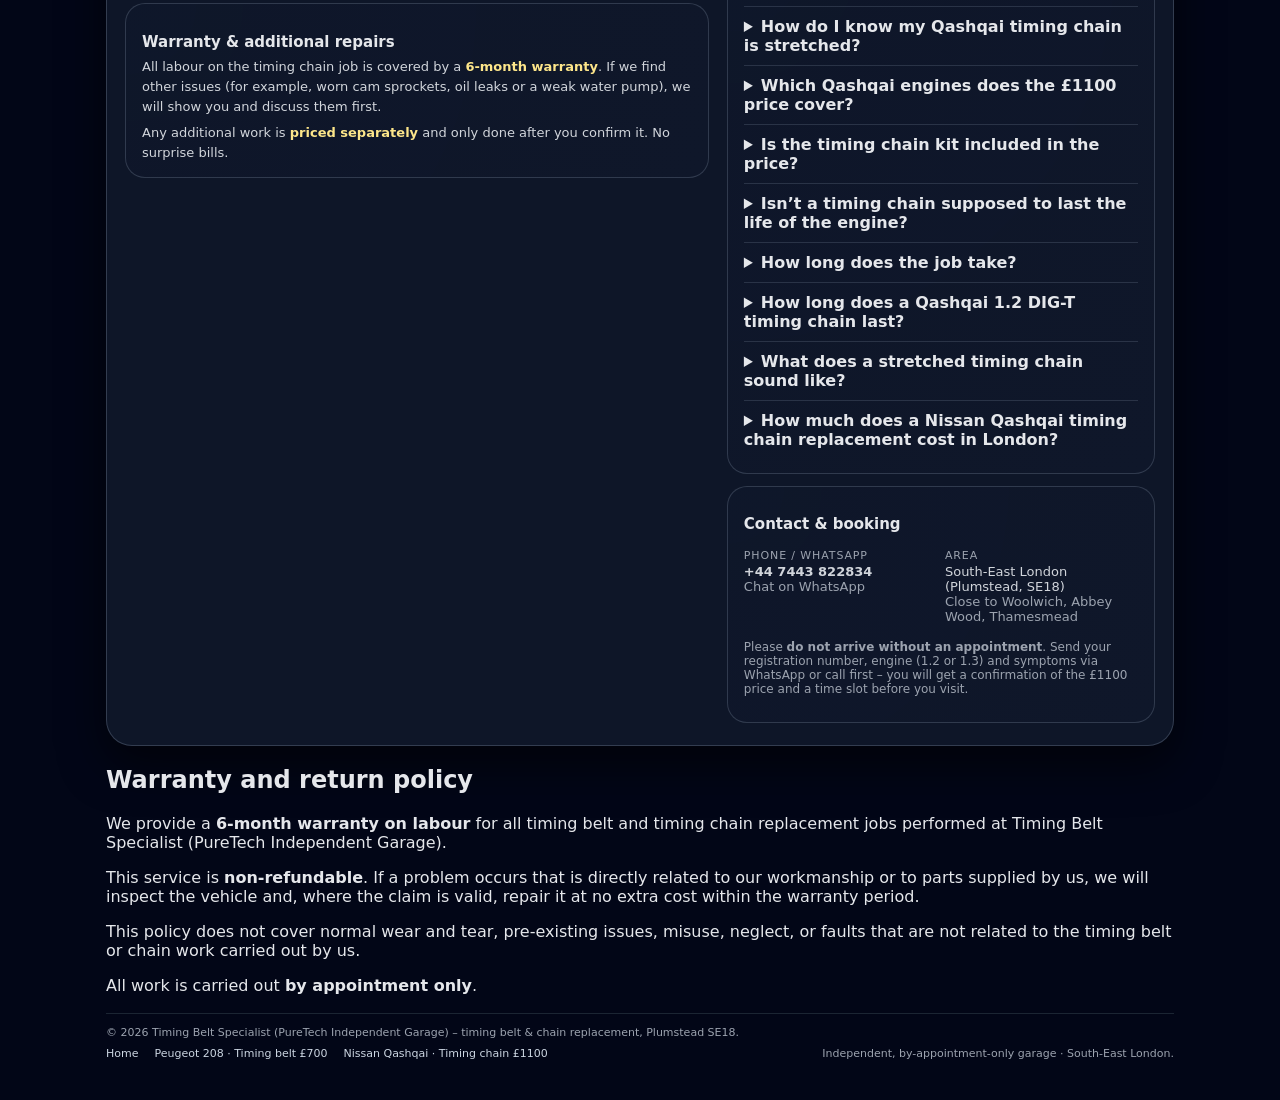
==== commit bd0f1270: "Brand name = domain (Timing Belt Specialist); Peugeot symptoms + FAQ; more Qashqai FAQ Co-Authored-B" ====
--- a/nissan-qashqai-timing-chain/index.html
+++ b/nissan-qashqai-timing-chain/index.html
@@ -39,6 +39,7 @@
 
   <meta property="og:title" content="Qashqai Timing Chain Replacement £1100 | Plumstead">
   <meta property="og:description" content="Nissan Qashqai 1.2 &amp; 1.3 DIG-T timing chain replacement, £1100 with chain kit, oil service and diagnostics. 6-month warranty. Plumstead SE18.">
+  <meta property="og:site_name" content="Timing Belt Specialist">
   <meta property="og:type" content="website">
   <meta property="og:url" content="https://timingbeltspecialist.co.uk/nissan-qashqai-timing-chain/">
   <meta property="og:image" content="https://timingbeltspecialist.co.uk/images/nissan-qashqai-front.webp" width="800" height="476">
@@ -48,9 +49,15 @@
   "@context": "https://schema.org",
   "@graph": [
     {
+      "@type": "WebSite",
+      "name": "Timing Belt Specialist",
+      "url": "https://timingbeltspecialist.co.uk/"
+    },
+    {
       "@type": "AutoRepair",
       "@id": "https://timingbeltspecialist.co.uk/#business",
-      "name": "PureTech Independent Garage - Plumstead",
+      "name": "Timing Belt Specialist",
+      "alternateName": "PureTech Independent Garage",
       "url": "https://timingbeltspecialist.co.uk/",
       "image": "https://timingbeltspecialist.co.uk/images/peugeot-208-front.jpg",
       "telephone": "+447443822834",
@@ -136,6 +143,30 @@
             "@type": "Answer",
             "text": "Usually one working day. The car must be booked in advance – we work by appointment only."
           }
+        },
+        {
+          "@type": "Question",
+          "name": "How long does a Qashqai 1.2 DIG-T timing chain last?",
+          "acceptedAnswer": {
+            "@type": "Answer",
+            "text": "Nissan does not give a fixed interval, but on the 1.2 DIG-T (HRA2DDT) stretched chains are commonly found from around 60,000–80,000 miles, sometimes earlier on cars with long oil-change intervals."
+          }
+        },
+        {
+          "@type": "Question",
+          "name": "What does a stretched timing chain sound like?",
+          "acceptedAnswer": {
+            "@type": "Answer",
+            "text": "A metallic rattle or ‘diesel-like’ clatter for a few seconds after a cold start, sometimes also at idle once warm. If the noise is getting longer or louder, have it checked soon."
+          }
+        },
+        {
+          "@type": "Question",
+          "name": "How much does a Nissan Qashqai timing chain replacement cost in London?",
+          "acceptedAnswer": {
+            "@type": "Answer",
+            "text": "At our garage in Plumstead, SE18 the fixed price is £1,100 including the timing chain kit, labour, oil and filter, and diagnostics."
+          }
         }
       ]
     }
@@ -839,8 +870,8 @@
       <a class="brand" href="/" style="text-decoration:none;color:inherit">
         <div class="brand-logo">PT</div>
         <div class="brand-text">
-          <div class="brand-name">PureTech Independent Garage</div>
-          <div class="brand-sub">Timing belt &amp; chain specialist · Plumstead SE18</div>
+          <div class="brand-name">Timing Belt Specialist</div>
+          <div class="brand-sub">PureTech Independent Garage · Plumstead SE18</div>
         </div>
       </a>
       <div class="header-cta">
@@ -1089,7 +1120,8 @@
                   </div>
                   <div class="note">
                     • Rough idle, hesitation or <strong>loss of power</strong>.<br>
-                    • Worse fuel economy as valve timing drifts.
+                    • Worse fuel economy as valve timing drifts.<br>
+                    • Rattle at idle when warm, or engine <strong>hard to start</strong>.
                   </div>
                 </div>
                 <p class="para">
@@ -1119,6 +1151,18 @@
                   <details>
                     <summary>How long does the job take?</summary>
                     <p>Usually one working day. The car must be booked in advance – we work by appointment only.</p>
+                  </details>
+                  <details>
+                    <summary>How long does a Qashqai 1.2 DIG-T timing chain last?</summary>
+                    <p>Nissan does not give a fixed interval, but on the 1.2 DIG-T (HRA2DDT) stretched chains are commonly found from around 60,000–80,000 miles, sometimes earlier on cars with long oil-change intervals.</p>
+                  </details>
+                  <details>
+                    <summary>What does a stretched timing chain sound like?</summary>
+                    <p>A metallic rattle or ‘diesel-like’ clatter for a few seconds after a cold start, sometimes also at idle once warm. If the noise is getting longer or louder, have it checked soon.</p>
+                  </details>
+                  <details>
+                    <summary>How much does a Nissan Qashqai timing chain replacement cost in London?</summary>
+                    <p>At our garage in Plumstead, SE18 the fixed price is £1,100 including the timing chain kit, labour, oil and filter, and diagnostics.</p>
                   </details>
               </article>
 
@@ -1150,7 +1194,7 @@
      <h2>Warranty and return policy</h2>
      <p>
        We provide a <strong>6-month warranty on labour</strong> for all timing belt and
-       timing chain replacement jobs performed at PureTech Independent Garage.
+       timing chain replacement jobs performed at Timing Belt Specialist (PureTech Independent Garage).
      </p>
      <p>
        This service is <strong>non-refundable</strong>. If a problem occurs that is
@@ -1169,7 +1213,7 @@
     </section>
 
     <footer>
-      <div>© <span id="year"></span> PureTech Independent Garage – timing belt &amp; chain specialist, Plumstead SE18.</div>
+      <div>© <span id="year"></span> Timing Belt Specialist (PureTech Independent Garage) – timing belt &amp; chain replacement, Plumstead SE18.</div>
       <div class="footer-links"><a href="/">Home</a> <a href="/peugeot-208-timing-belt/">Peugeot 208 · Timing belt £700</a> <a href="/nissan-qashqai-timing-chain/">Nissan Qashqai · Timing chain £1100</a></div>
       <div>Independent, by-appointment-only garage · South-East London.</div>
     </footer>
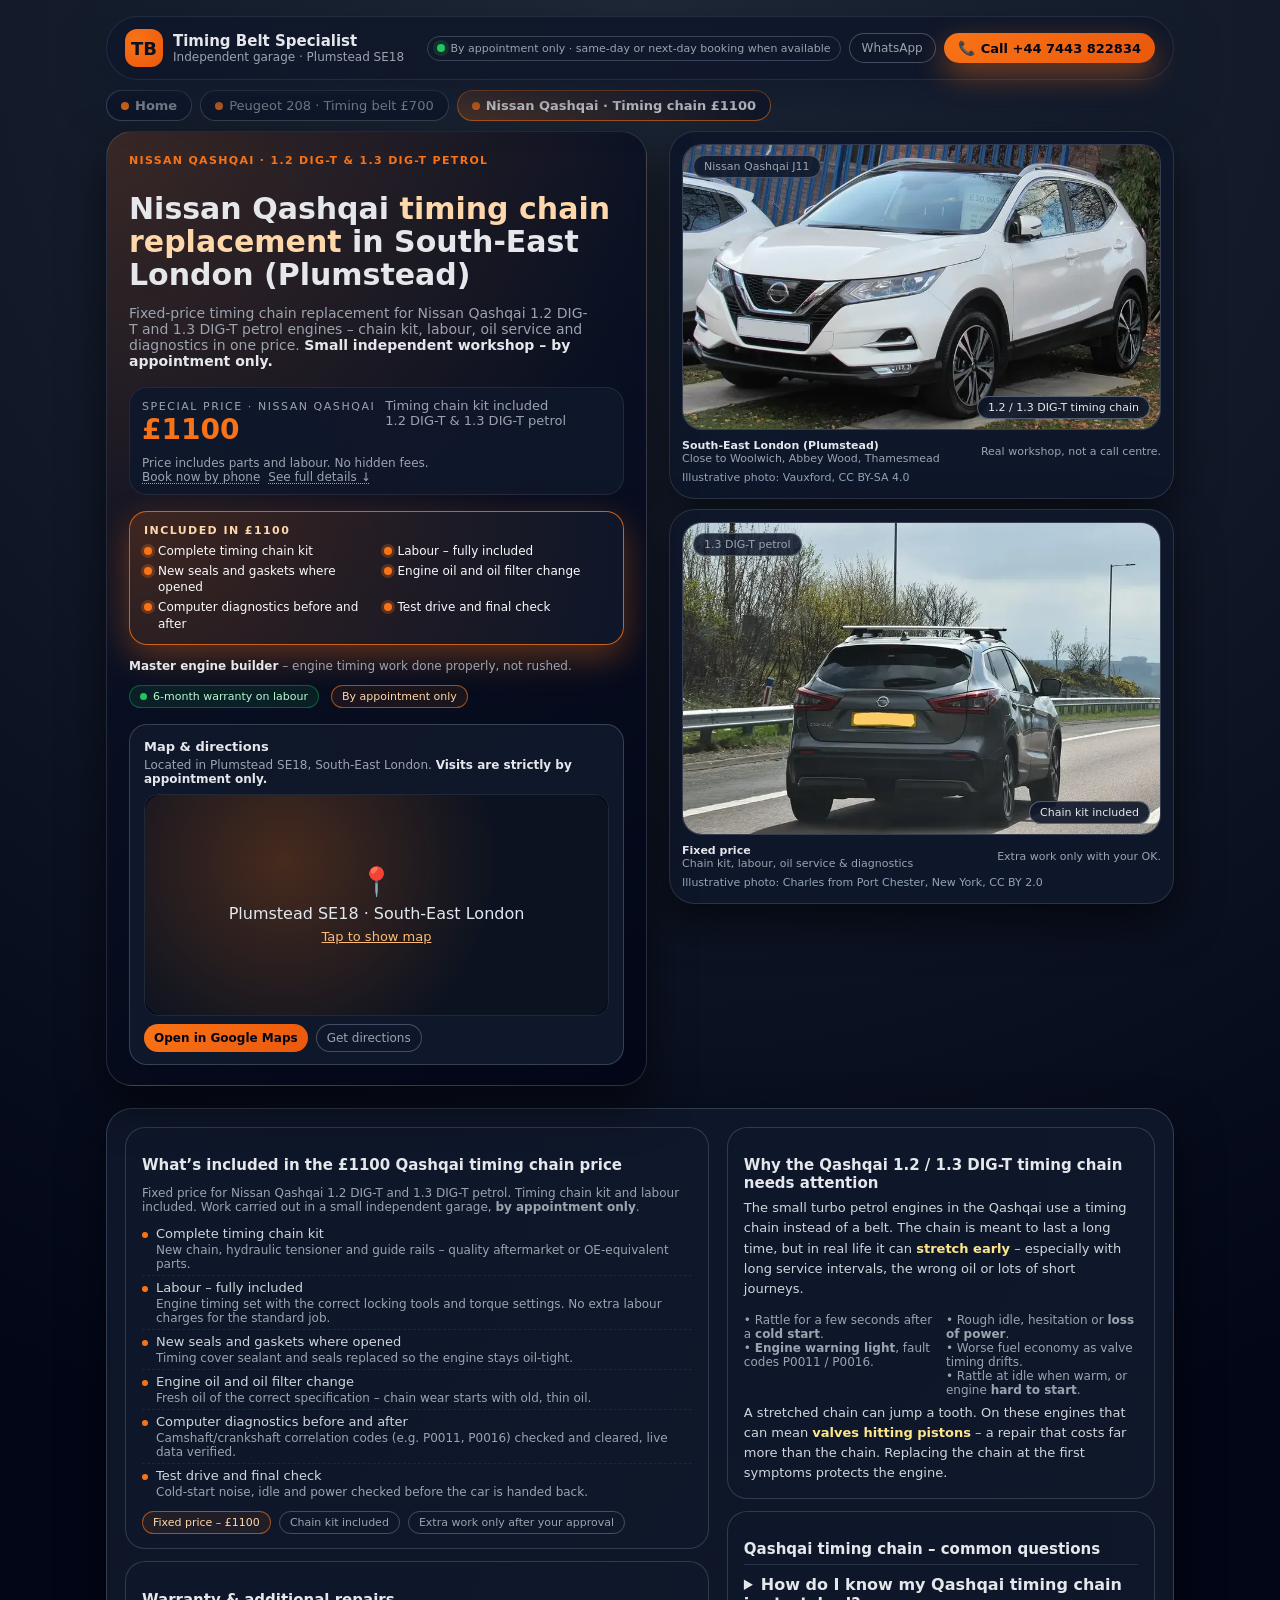
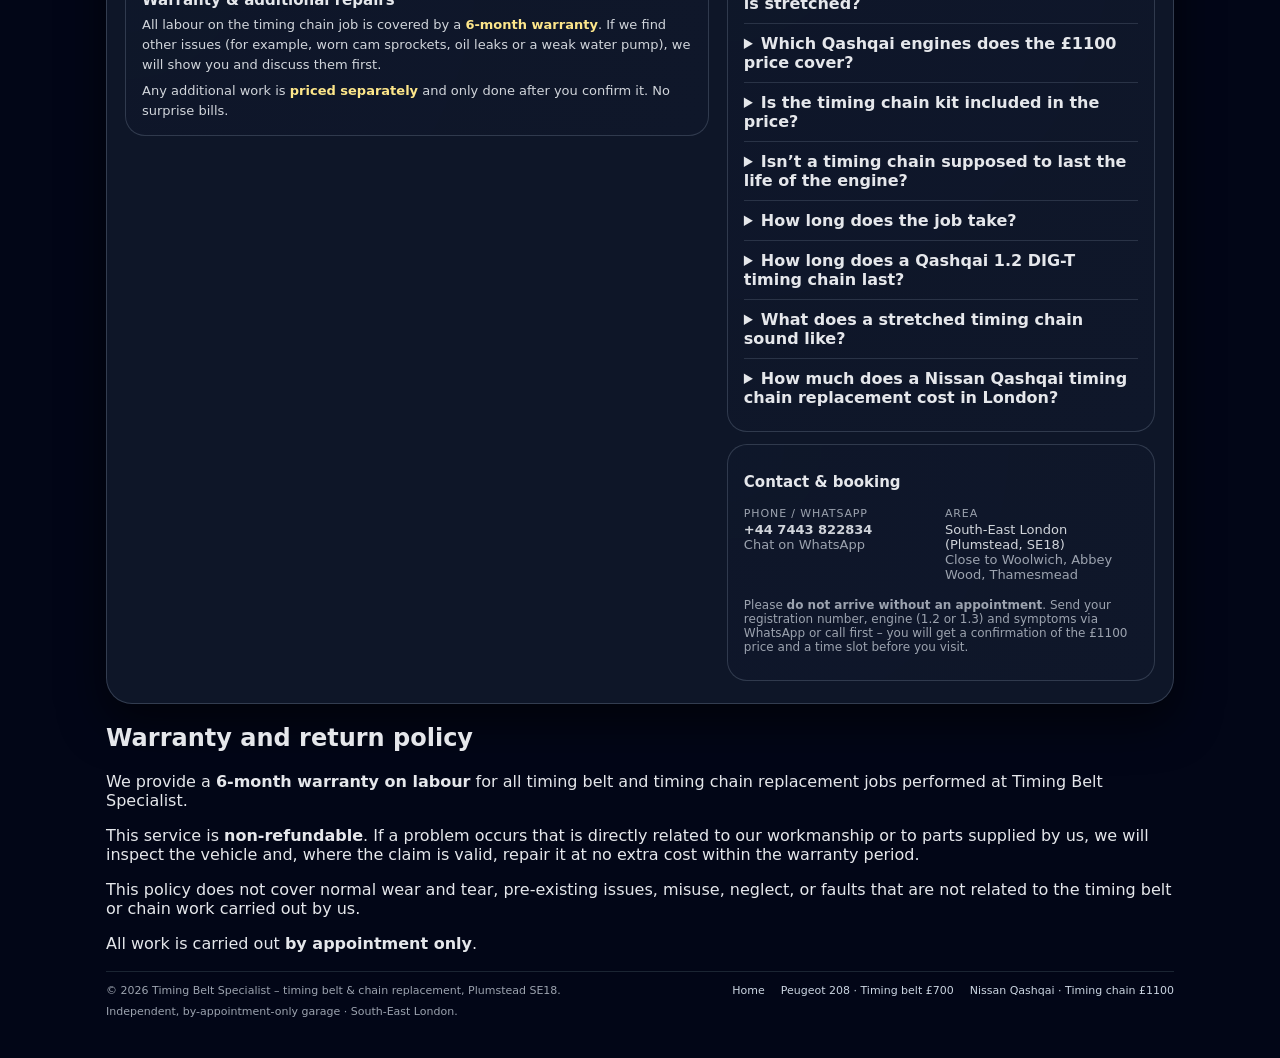
==== commit 03108bd8: "Drop PureTech from business name Co-Authored-By: Claude Opus 5.5 <noreply@anthropic.com>" ====
--- a/nissan-qashqai-timing-chain/index.html
+++ b/nissan-qashqai-timing-chain/index.html
@@ -57,7 +57,6 @@
       "@type": "AutoRepair",
       "@id": "https://timingbeltspecialist.co.uk/#business",
       "name": "Timing Belt Specialist",
-      "alternateName": "PureTech Independent Garage",
       "url": "https://timingbeltspecialist.co.uk/",
       "image": "https://timingbeltspecialist.co.uk/images/peugeot-208-front.jpg",
       "telephone": "+447443822834",
@@ -868,10 +867,10 @@
   <div class="page">
     <header>
       <a class="brand" href="/" style="text-decoration:none;color:inherit">
-        <div class="brand-logo">PT</div>
+        <div class="brand-logo">TB</div>
         <div class="brand-text">
           <div class="brand-name">Timing Belt Specialist</div>
-          <div class="brand-sub">PureTech Independent Garage · Plumstead SE18</div>
+          <div class="brand-sub">Independent garage · Plumstead SE18</div>
         </div>
       </a>
       <div class="header-cta">
@@ -1194,7 +1193,7 @@
      <h2>Warranty and return policy</h2>
      <p>
        We provide a <strong>6-month warranty on labour</strong> for all timing belt and
-       timing chain replacement jobs performed at Timing Belt Specialist (PureTech Independent Garage).
+       timing chain replacement jobs performed at Timing Belt Specialist.
      </p>
      <p>
        This service is <strong>non-refundable</strong>. If a problem occurs that is
@@ -1213,7 +1212,7 @@
     </section>
 
     <footer>
-      <div>© <span id="year"></span> Timing Belt Specialist (PureTech Independent Garage) – timing belt &amp; chain replacement, Plumstead SE18.</div>
+      <div>© <span id="year"></span> Timing Belt Specialist – timing belt &amp; chain replacement, Plumstead SE18.</div>
       <div class="footer-links"><a href="/">Home</a> <a href="/peugeot-208-timing-belt/">Peugeot 208 · Timing belt £700</a> <a href="/nissan-qashqai-timing-chain/">Nissan Qashqai · Timing chain £1100</a></div>
       <div>Independent, by-appointment-only garage · South-East London.</div>
     </footer>
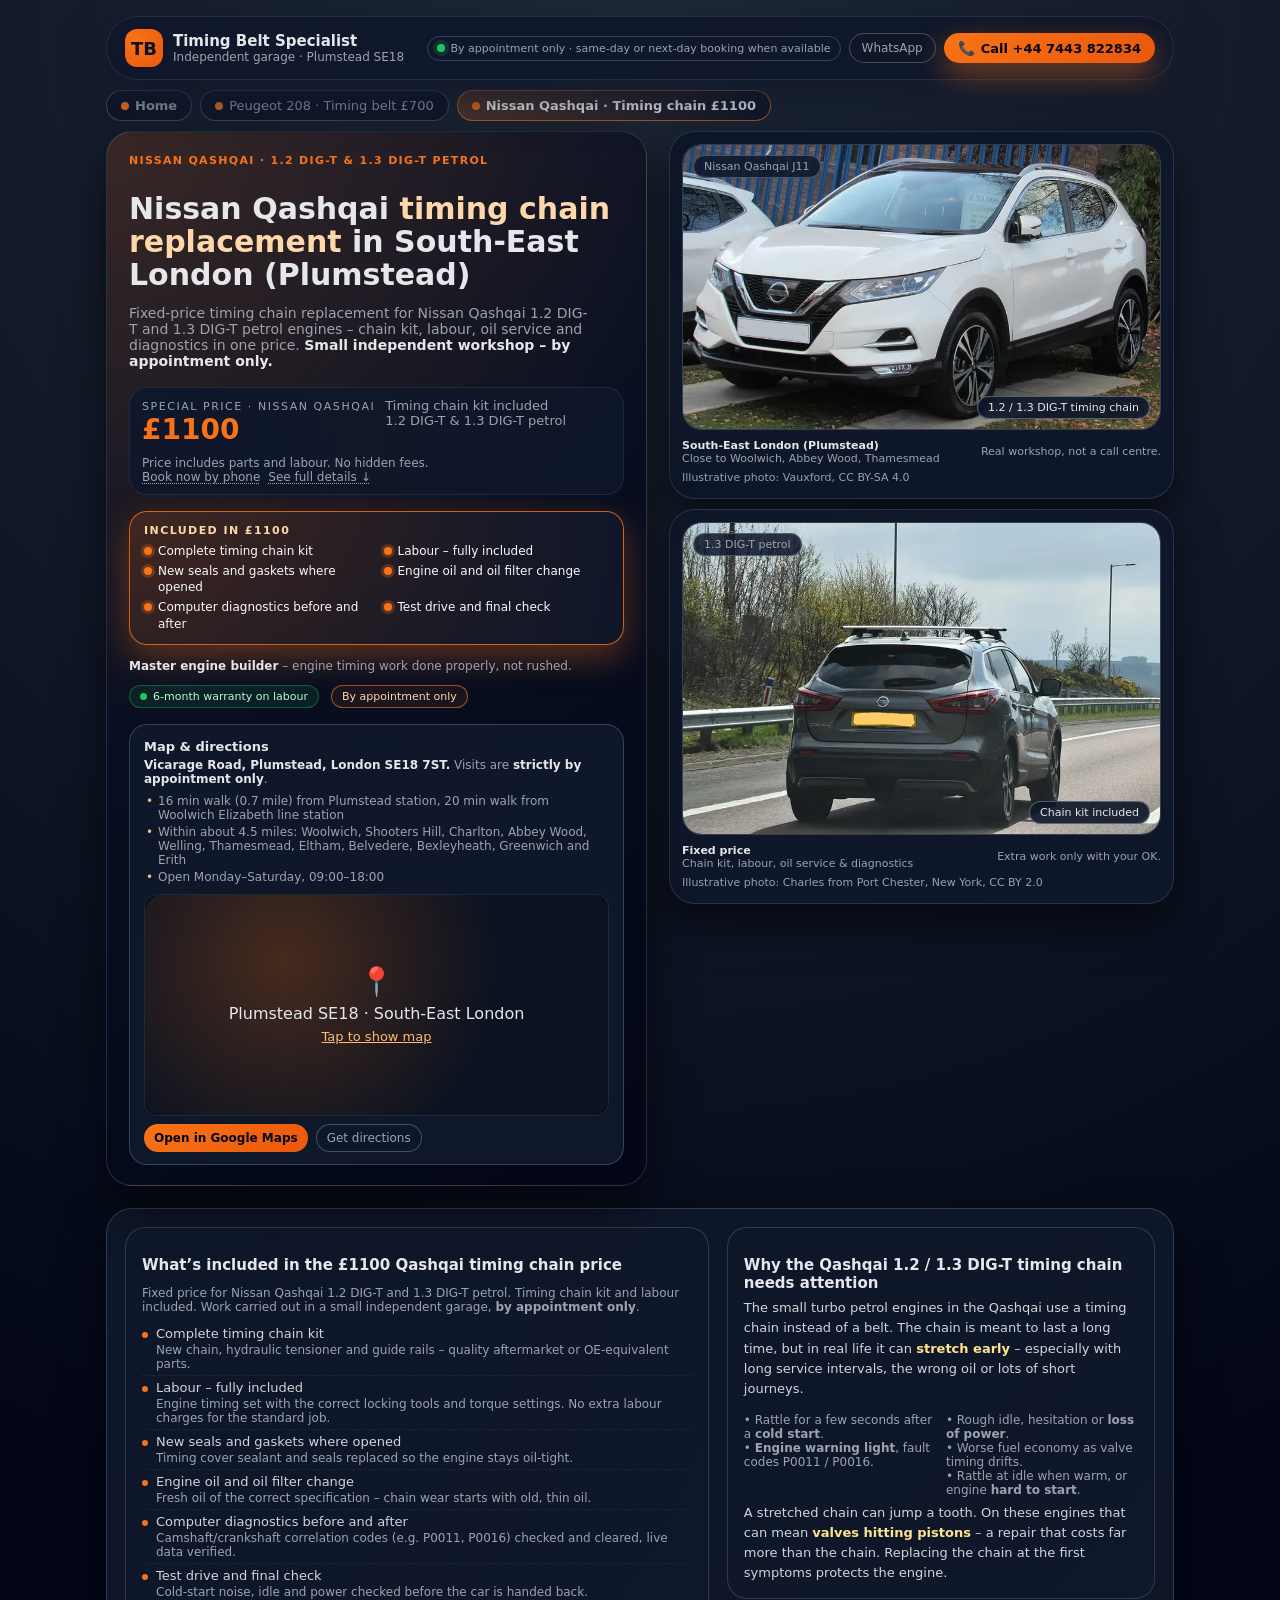
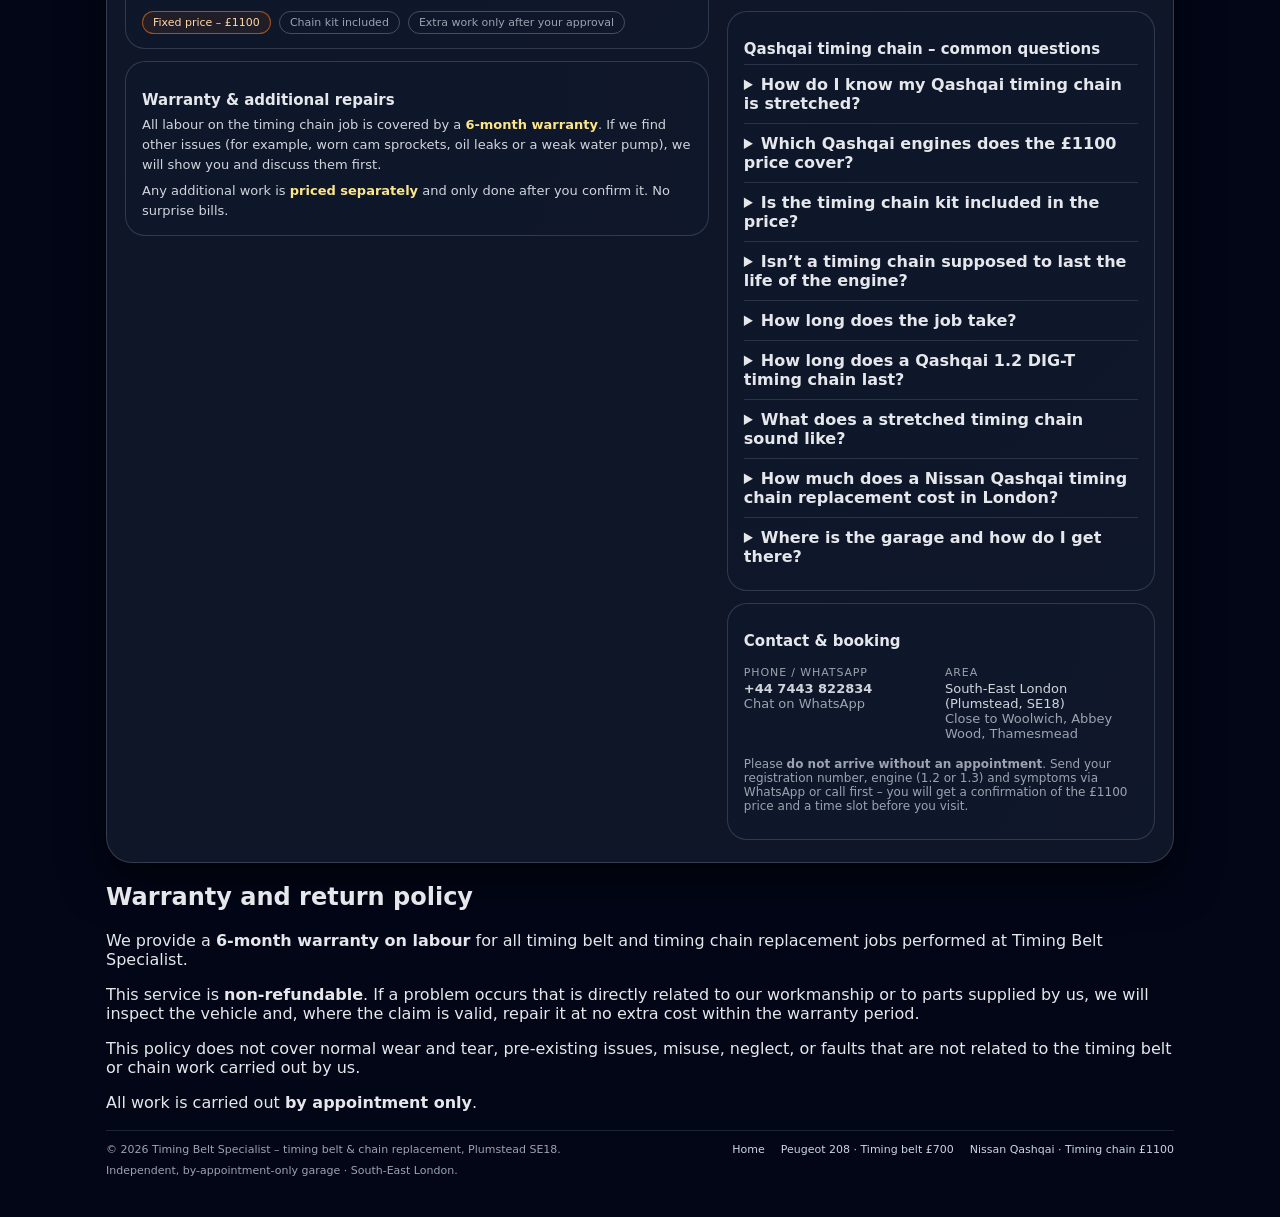
==== commit 8bcbd57a: "Visible location block: full address, walking times from stations, nearby areas; location FAQ; llms." ====
--- a/nissan-qashqai-timing-chain/index.html
+++ b/nissan-qashqai-timing-chain/index.html
@@ -9,6 +9,25 @@
   gtag('js', new Date());
 
   gtag('config', 'AW-17773105542');
+  gtag('config', 'G-L1YW1BWYSL');
+
+  // Visits from AI assistants (ChatGPT, Perplexity, Gemini, Copilot, Claude...) -> GA4 event "ai_referral"
+  var aiSource = (function () {
+    var AI = /(^|\.)(chatgpt\.com|openai\.com|perplexity\.ai|claude\.ai|gemini\.google\.com|bard\.google\.com|copilot\.microsoft\.com|copilot\.cloud\.microsoft|you\.com|poe\.com|meta\.ai|deepseek\.com|grok\.com|mistral\.ai)$/i;
+    var src = '';
+    try {
+      var utm = new URLSearchParams(location.search).get('utm_source') || '';
+      var ref = document.referrer ? new URL(document.referrer).hostname : '';
+      if (AI.test(utm)) src = utm.toLowerCase();
+      else if (AI.test(ref)) src = ref.toLowerCase();
+      if (src) sessionStorage.setItem('ai_source', src);
+      else src = sessionStorage.getItem('ai_source') || '';
+    } catch (err) {}
+    return src;
+  })();
+  if (aiSource && !document.referrer.match(/timingbeltspecialist\.co\.uk/)) {
+    gtag('event', 'ai_referral', { send_to: 'G-L1YW1BWYSL', ai_source: aiSource });
+  }
 
   // Conversion only on phone / WhatsApp clicks (not on page view)
   document.addEventListener('click', function (e) {
@@ -18,6 +37,11 @@
       'send_to': 'AW-17773105542/rnKxCNnJycwbEIaj8JpC',
       'value': 1.0,
       'currency': 'GBP'
+    });
+    gtag('event', 'contact_click', {
+      send_to: 'G-L1YW1BWYSL',
+      method: a.href.indexOf('wa.me/') > -1 ? 'whatsapp' : 'phone',
+      ai_source: aiSource || '(none)'
     });
   });
   // Load the Google tag library after the page has rendered (faster first paint)
@@ -63,12 +87,21 @@
       "priceRange": "££",
       "address": {
         "@type": "PostalAddress",
-        "addressLocality": "Plumstead",
-        "addressRegion": "South-East London",
-        "postalCode": "SE18",
+        "streetAddress": "Vicarage Road, Plumstead",
+        "addressLocality": "London",
+        "postalCode": "SE18 7ST",
         "addressCountry": "GB"
       },
-      "areaServed": "South-East London, Plumstead, Woolwich, Abbey Wood, Thamesmead",
+      "geo": {
+        "@type": "GeoCoordinates",
+        "latitude": 51.4838749,
+        "longitude": 0.0773868
+      },
+      "hasMap": "https://maps.google.com/?cid=15946020205041556863",
+      "sameAs": [
+        "https://maps.google.com/?cid=15946020205041556863"
+      ],
+      "areaServed": ["Plumstead", "Woolwich", "Shooters Hill", "Charlton", "Abbey Wood", "Welling", "Thamesmead", "Eltham", "Belvedere", "Bexleyheath", "Greenwich", "Erith", "South-East London"],
       "openingHoursSpecification": [
         {
           "@type": "OpeningHoursSpecification",
@@ -166,6 +199,14 @@
             "@type": "Answer",
             "text": "At our garage in Plumstead, SE18 the fixed price is £1,100 including the timing chain kit, labour, oil and filter, and diagnostics."
           }
+        },
+        {
+          "@type": "Question",
+          "name": "Where is the garage and how do I get there?",
+          "acceptedAnswer": {
+            "@type": "Answer",
+            "text": "We are on Vicarage Road, Plumstead, London SE18 7ST – a 16-minute walk from Plumstead station and 20 minutes from Woolwich Elizabeth line station. It is easy to reach from Woolwich, Abbey Wood, Thamesmead, Welling, Eltham, Charlton and Bexleyheath. Visits are by appointment only, so please message us on WhatsApp before coming."
+          }
         }
       ]
     }
@@ -861,6 +902,10 @@
 .map-load-pin { font-size: 28px; }
 .map-load-cta { font-size: 13px; color: #fdba74; text-decoration: underline; }
 img { height: auto; }
+/* ---- location facts 2026-10-29 ---- */
+.map-facts { list-style: none; margin: 0 0 10px; padding: 0; font-size: 12px; color: var(--muted); }
+.map-facts li { position: relative; padding-left: 14px; margin: 3px 0; }
+.map-facts li::before { content: "•"; position: absolute; left: 2px; color: #fdba74; }
   </style>
 </head>
 <body>
@@ -977,8 +1022,13 @@
         <div class="map-card">
           <h2 class="map-title">Map &amp; directions</h2>
           <p class="map-sub">
-            Located in Plumstead SE18, South-East London. <strong>Visits are strictly by appointment only.</strong>
+            <strong>Vicarage Road, Plumstead, London SE18 7ST.</strong> Visits are <strong>strictly by appointment only</strong>.
           </p>
+          <ul class="map-facts">
+            <li>16 min walk (0.7 mile) from Plumstead station, 20 min walk from Woolwich Elizabeth line station</li>
+            <li>Within about 4.5 miles: Woolwich, Shooters Hill, Charlton, Abbey Wood, Welling, Thamesmead, Eltham, Belvedere, Bexleyheath, Greenwich and Erith</li>
+            <li>Open Monday–Saturday, 09:00–18:00</li>
+          </ul>
           <div class="map-frame-wrap">
             <button type="button" class="map-load" data-src="https://www.google.com/maps/embed?pb=!1m10!1m8!1m3!1d261.1613810232722!2d0.07753754117992326!3d51.48386017857046!3m2!1i1024!2i768!4f13.1!5e0!3m2!1suk!2suk!4v1764617768667!5m2!1suk!2suk">
               <span class="map-load-pin">📍</span>
@@ -988,12 +1038,12 @@
           </div>
           <div class="map-buttons">
             <a class="btn-primary btn-small"
-               href="https://maps.app.goo.gl/oVn5XdTLvBCYDaq47"
+               href="https://maps.google.com/?cid=15946020205041556863"
                target="_blank" rel="noopener">
               Open in Google Maps
             </a>
             <a class="btn-ghost btn-small"
-               href="https://maps.app.goo.gl/oVn5XdTLvBCYDaq47"
+               href="https://www.google.com/maps/dir/?api=1&amp;destination=51.4838749%2C0.0773868"
                target="_blank" rel="noopener">
               Get directions
             </a>
@@ -1163,6 +1213,10 @@
                     <summary>How much does a Nissan Qashqai timing chain replacement cost in London?</summary>
                     <p>At our garage in Plumstead, SE18 the fixed price is £1,100 including the timing chain kit, labour, oil and filter, and diagnostics.</p>
                   </details>
+                  <details>
+                    <summary>Where is the garage and how do I get there?</summary>
+                    <p>We are on Vicarage Road, Plumstead, London SE18 7ST – a 16-minute walk from Plumstead station and 20 minutes from Woolwich Elizabeth line station. It is easy to reach from Woolwich, Abbey Wood, Thamesmead, Welling, Eltham, Charlton and Bexleyheath. Visits are by appointment only, so please message us on WhatsApp before coming.</p>
+                  </details>
               </article>
 
               <article class="card contact-card">
